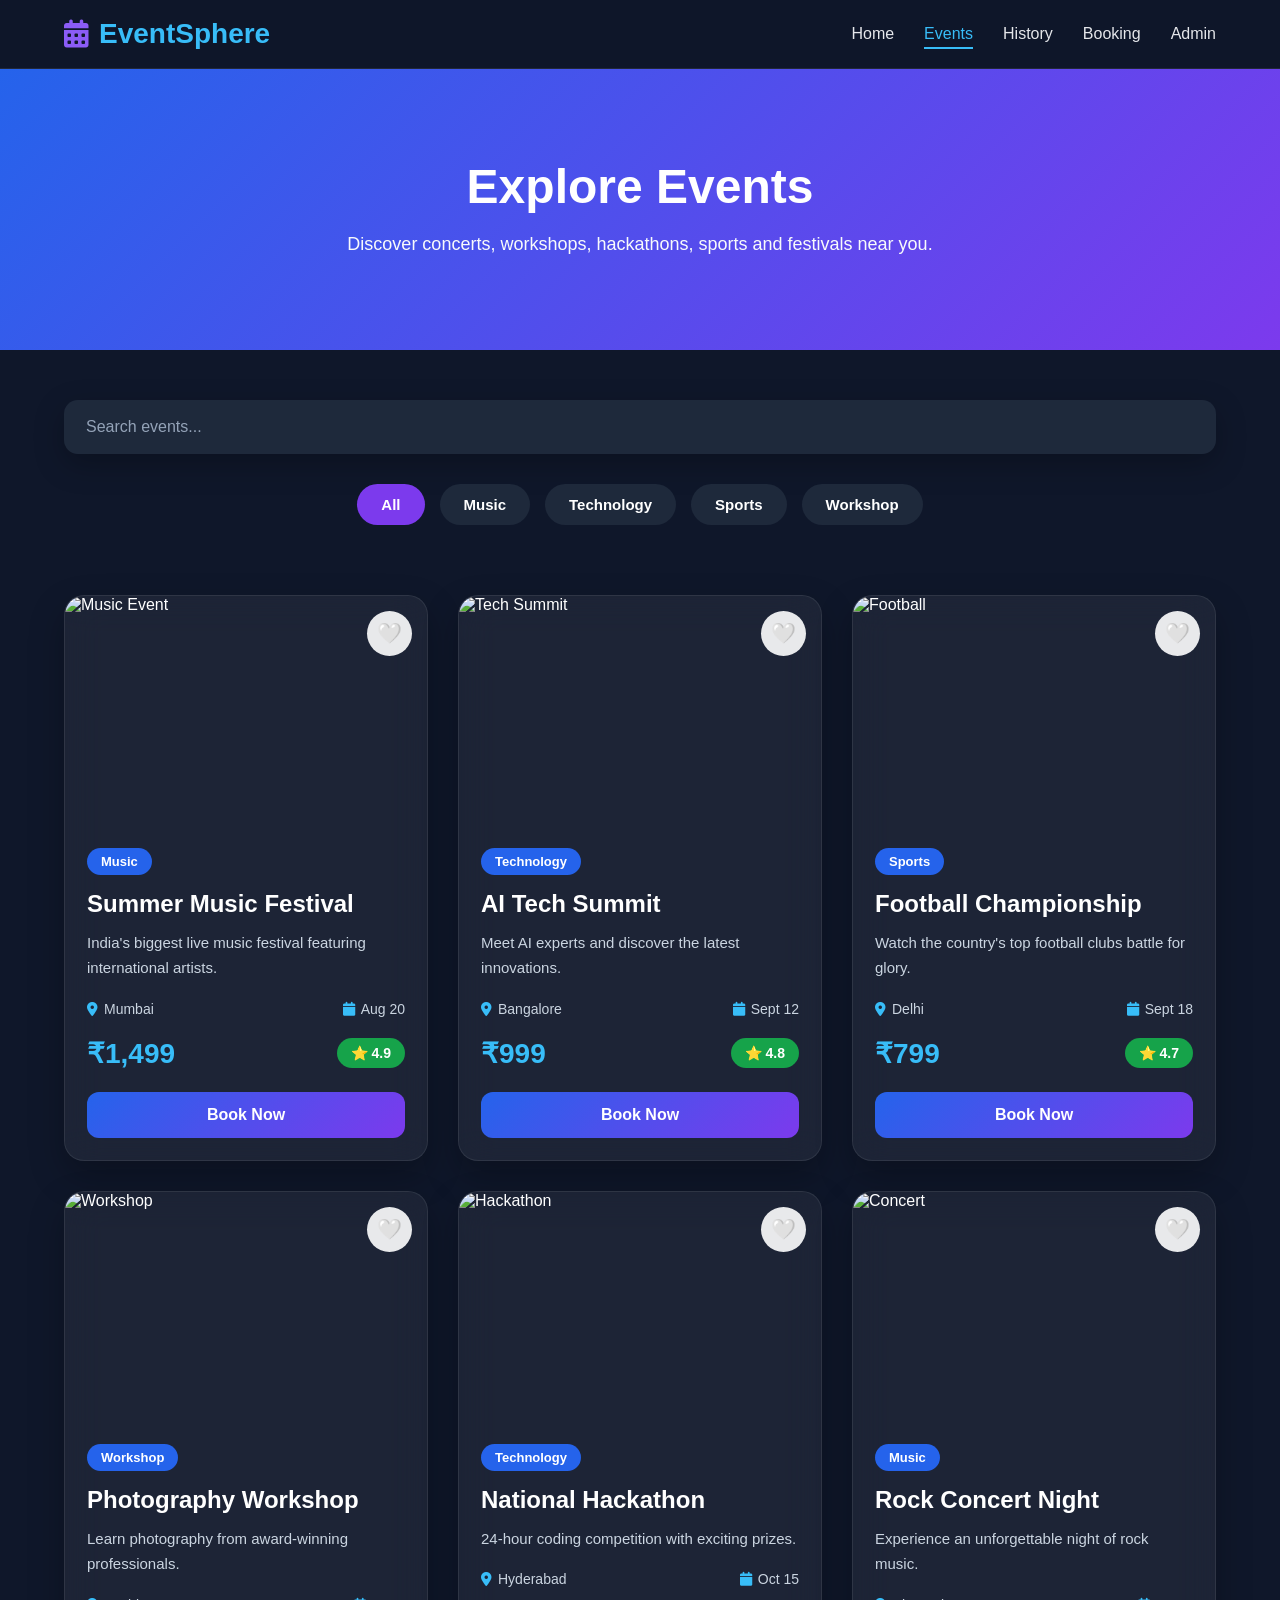
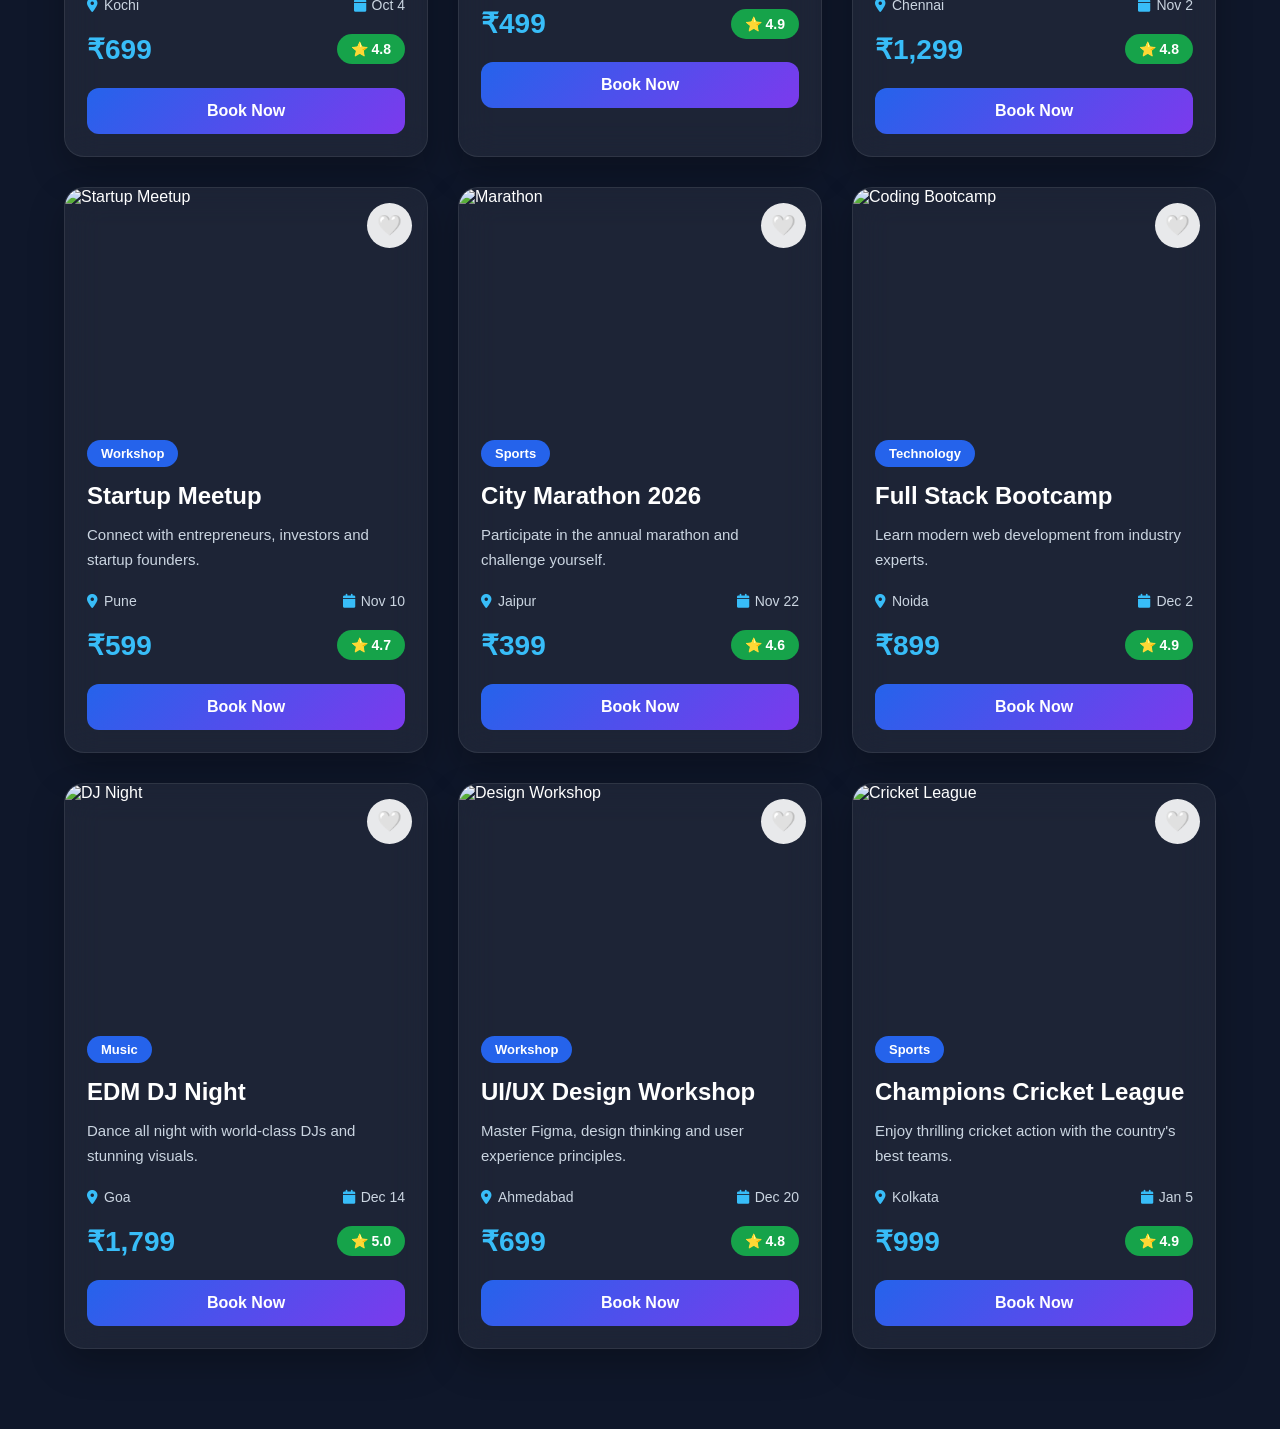
==== events.html @ fb4a0201 "feat: initial EventSphere v1.0.0 release" ====
<!DOCTYPE html>
<html lang="en">

<head>

    <meta charset="UTF-8">

    <meta name="viewport"
          content="width=device-width, initial-scale=1.0">

    <title>Events | EventSphere</title>

    <link rel="stylesheet"
          href="assets/css/pages.css">

    <link rel="stylesheet"
          href="https://cdnjs.cloudflare.com/ajax/libs/font-awesome/6.6.0/css/all.min.css">

</head>

<body>

<header class="header">

    <div class="container">

        <a href="index.html" class="logo">

            <i class="fa-solid fa-calendar-days"></i>

            EventSphere

        </a>

        <nav>

            <a href="index.html">Home</a>

            <a href="events.html" class="active">Events</a>

            <a href="history.html">History</a>

            <a href="booking.html">Booking</a>

            <a href="admin.html">Admin</a>

        </nav>

    </div>

</header>

<section class="page-banner">

    <h1>

        Explore Events

    </h1>

    <p>

        Discover concerts, workshops, hackathons,
        sports and festivals near you.

    </p>

</section>

<section class="search-section">

    <div class="container">

        <input
            type="text"
            id="searchInput"
            placeholder="Search events...">

        <div class="filters">

            <button class="filter active"
                    data-category="all">

                All

            </button>

            <button class="filter"
                    data-category="music">

                Music

            </button>

            <button class="filter"
                    data-category="technology">

                Technology

            </button>

            <button class="filter"
                    data-category="sports">

                Sports

            </button>

            <button class="filter"
                    data-category="workshop">

                Workshop

            </button>

        </div>

    </div>

</section>

<section class="events">

<div class="container">

<div class="event-grid">
    <!-- EVENT 1 -->

<div class="event-card" data-category="music">

    <img src="assets/images/events/event1.png" alt="Music Event">

    <div class="event-content">

        <span class="category">Music</span>

        <h3>Summer Music Festival</h3>

        <p>
            India's biggest live music festival featuring
            international artists.
        </p>

        <div class="event-details">

            <span><i class="fa-solid fa-location-dot"></i> Mumbai</span>

            <span><i class="fa-solid fa-calendar"></i> Aug 20</span>

        </div>

        <div class="price-rating">

            <h4>₹1,499</h4>

            <span>⭐ 4.9</span>

        </div>

        <button class="book-btn">
            Book Now
        </button>

    </div>

</div>

<!-- EVENT 2 -->

<div class="event-card" data-category="technology">

    <img src="assets/images/events/event2.png" alt="Tech Summit">

    <div class="event-content">

        <span class="category">Technology</span>

        <h3>AI Tech Summit</h3>

        <p>
            Meet AI experts and discover the latest innovations.
        </p>

        <div class="event-details">

            <span><i class="fa-solid fa-location-dot"></i> Bangalore</span>

            <span><i class="fa-solid fa-calendar"></i> Sept 12</span>

        </div>

        <div class="price-rating">

            <h4>₹999</h4>

            <span>⭐ 4.8</span>

        </div>

        <button class="book-btn">
            Book Now
        </button>

    </div>

</div>

<!-- EVENT 3 -->

<div class="event-card" data-category="sports">

    <img src="assets/images/events/event3.png" alt="Football">

    <div class="event-content">

        <span class="category">Sports</span>

        <h3>Football Championship</h3>

        <p>
            Watch the country's top football clubs battle for glory.
        </p>

        <div class="event-details">

            <span><i class="fa-solid fa-location-dot"></i> Delhi</span>

            <span><i class="fa-solid fa-calendar"></i> Sept 18</span>

        </div>

        <div class="price-rating">

            <h4>₹799</h4>

            <span>⭐ 4.7</span>

        </div>

        <button class="book-btn">
            Book Now
        </button>

    </div>

</div>

<!-- EVENT 4 -->

<div class="event-card" data-category="workshop">

    <img src="assets/images/events/event4.png" alt="Workshop">

    <div class="event-content">

        <span class="category">Workshop</span>

        <h3>Photography Workshop</h3>

        <p>
            Learn photography from award-winning professionals.
        </p>

        <div class="event-details">

            <span><i class="fa-solid fa-location-dot"></i> Kochi</span>

            <span><i class="fa-solid fa-calendar"></i> Oct 4</span>

        </div>

        <div class="price-rating">

            <h4>₹699</h4>

            <span>⭐ 4.8</span>

        </div>

        <button class="book-btn">
            Book Now
        </button>

    </div>

</div>

<!-- EVENT 5 -->

<div class="event-card" data-category="technology">

    <img src="assets/images/events/event5.png" alt="Hackathon">

    <div class="event-content">

        <span class="category">Technology</span>

        <h3>National Hackathon</h3>

        <p>
            24-hour coding competition with exciting prizes.
        </p>

        <div class="event-details">

            <span><i class="fa-solid fa-location-dot"></i> Hyderabad</span>

            <span><i class="fa-solid fa-calendar"></i> Oct 15</span>

        </div>

        <div class="price-rating">

            <h4>₹499</h4>

            <span>⭐ 4.9</span>

        </div>

        <button class="book-btn">
            Book Now
        </button>

    </div>

</div>

<!-- EVENT 6 -->

<div class="event-card" data-category="music">

    <img src="assets/images/events/event6.png" alt="Concert">

    <div class="event-content">

        <span class="category">Music</span>

        <h3>Rock Concert Night</h3>

        <p>
            Experience an unforgettable night of rock music.
        </p>

        <div class="event-details">

            <span><i class="fa-solid fa-location-dot"></i> Chennai</span>

            <span><i class="fa-solid fa-calendar"></i> Nov 2</span>

        </div>

        <div class="price-rating">

            <h4>₹1,299</h4>

            <span>⭐ 4.8</span>

        </div>

        <button class="book-btn">
            Book Now
        </button>

    </div>

</div>
<!-- EVENT 7 -->

<div class="event-card" data-category="workshop">

    <img src="assets/images/events/event7.png" alt="Startup Meetup">

    <div class="event-content">

        <span class="category">Workshop</span>

        <h3>Startup Meetup</h3>

        <p>
            Connect with entrepreneurs, investors and startup founders.
        </p>

        <div class="event-details">

            <span><i class="fa-solid fa-location-dot"></i> Pune</span>

            <span><i class="fa-solid fa-calendar"></i> Nov 10</span>

        </div>

        <div class="price-rating">

            <h4>₹599</h4>

            <span>⭐ 4.7</span>

        </div>

        <button class="book-btn">
            Book Now
        </button>

    </div>

</div>

<!-- EVENT 8 -->

<div class="event-card" data-category="sports">

    <img src="assets/images/events/event8.png" alt="Marathon">

    <div class="event-content">

        <span class="category">Sports</span>

        <h3>City Marathon 2026</h3>

        <p>
            Participate in the annual marathon and challenge yourself.
        </p>

        <div class="event-details">

            <span><i class="fa-solid fa-location-dot"></i> Jaipur</span>

            <span><i class="fa-solid fa-calendar"></i> Nov 22</span>

        </div>

        <div class="price-rating">

            <h4>₹399</h4>

            <span>⭐ 4.6</span>

        </div>

        <button class="book-btn">
            Book Now
        </button>

    </div>

</div>

<!-- EVENT 9 -->

<div class="event-card" data-category="technology">

    <img src="assets/images/events/event9.png" alt="Coding Bootcamp">

    <div class="event-content">

        <span class="category">Technology</span>

        <h3>Full Stack Bootcamp</h3>

        <p>
            Learn modern web development from industry experts.
        </p>

        <div class="event-details">

            <span><i class="fa-solid fa-location-dot"></i> Noida</span>

            <span><i class="fa-solid fa-calendar"></i> Dec 2</span>

        </div>

        <div class="price-rating">

            <h4>₹899</h4>

            <span>⭐ 4.9</span>

        </div>

        <button class="book-btn">
            Book Now
        </button>

    </div>

</div>

<!-- EVENT 10 -->

<div class="event-card" data-category="music">

    <img src="assets/images/events/event10.png" alt="DJ Night">

    <div class="event-content">

        <span class="category">Music</span>

        <h3>EDM DJ Night</h3>

        <p>
            Dance all night with world-class DJs and stunning visuals.
        </p>

        <div class="event-details">

            <span><i class="fa-solid fa-location-dot"></i> Goa</span>

            <span><i class="fa-solid fa-calendar"></i> Dec 14</span>

        </div>

        <div class="price-rating">

            <h4>₹1,799</h4>

            <span>⭐ 5.0</span>

        </div>

        <button class="book-btn">
            Book Now
        </button>

    </div>

</div>

<!-- EVENT 11 -->

<div class="event-card" data-category="workshop">

    <img src="assets/images/events/event11.png" alt="Design Workshop">

    <div class="event-content">

        <span class="category">Workshop</span>

        <h3>UI/UX Design Workshop</h3>

        <p>
            Master Figma, design thinking and user experience principles.
        </p>

        <div class="event-details">

            <span><i class="fa-solid fa-location-dot"></i> Ahmedabad</span>

            <span><i class="fa-solid fa-calendar"></i> Dec 20</span>

        </div>

        <div class="price-rating">

            <h4>₹699</h4>

            <span>⭐ 4.8</span>

        </div>

        <button class="book-btn">
            Book Now
        </button>

    </div>

</div>

<!-- EVENT 12 -->

<div class="event-card" data-category="sports">

    <img src="assets/images/events/event12.png" alt="Cricket League">

    <div class="event-content">

        <span class="category">Sports</span>

        <h3>Champions Cricket League</h3>

        <p>
            Enjoy thrilling cricket action with the country's best teams.
        </p>

        <div class="event-details">

            <span><i class="fa-solid fa-location-dot"></i> Kolkata</span>

            <span><i class="fa-solid fa-calendar"></i> Jan 5</span>

        </div>

        <div class="price-rating">

            <h4>₹999</h4>

            <span>⭐ 4.9</span>

        </div>

        <button class="book-btn">
            Book Now
        </button>

    </div>

</div>

</div>

</div>

</section>

<script src="assets/js/pages.js"></script>

</body>

</html>
---- assets/css/pages.css ----
*{

margin:0;

padding:0;

box-sizing:border-box;

font-family:'Poppins',sans-serif;

}

body{

background:#0f172a;

color:#fff;

}

a{

text-decoration:none;

color:inherit;

}

img{

width:100%;

display:block;

}

.container{

width:90%;

max-width:1200px;

margin:auto;

}

/*==========================
HEADER
==========================*/

.header{

position:sticky;

top:0;

width:100%;

background:rgba(15,23,42,.9);

backdrop-filter:blur(18px);

z-index:1000;

border-bottom:1px solid rgba(255,255,255,.08);

}

.header .container{

display:flex;

justify-content:space-between;

align-items:center;

padding:18px 0;

}

.logo{

font-size:28px;

font-weight:700;

color:#38bdf8;

display:flex;

align-items:center;

gap:10px;

}

.logo i{

color:#8b5cf6;

}

nav{

display:flex;

gap:30px;

}

nav a{

color:#e5e7eb;

font-weight:500;

transition:.3s;

position:relative;

}

nav a:hover,

nav a.active{

color:#38bdf8;

}

nav a::after{

content:"";

position:absolute;

left:0;

bottom:-6px;

width:0;

height:2px;

background:#38bdf8;

transition:.3s;

}

nav a:hover::after,

nav a.active::after{

width:100%;

}

/*==========================
PAGE BANNER
==========================*/

.page-banner{

padding:90px 20px;

text-align:center;

background:linear-gradient(135deg,#2563eb,#7c3aed);

}

.page-banner h1{

font-size:48px;

margin-bottom:15px;

font-weight:700;

}

.page-banner p{

max-width:700px;

margin:auto;

font-size:18px;

color:#f8fafc;

line-height:1.7;

}

/*==========================
SEARCH
==========================*/

.search-section{

padding:50px 0;

}

#searchInput{

width:100%;

padding:18px 22px;

border:none;

outline:none;

border-radius:14px;

font-size:16px;

background:#1e293b;

color:#fff;

box-shadow:0 10px 30px rgba(0,0,0,.25);

margin-bottom:30px;

}

#searchInput::placeholder{

color:#94a3b8;

}

/*==========================
FILTERS
==========================*/

.filters{

display:flex;

justify-content:center;

flex-wrap:wrap;

gap:15px;

}

.filter{

padding:12px 24px;

border:none;

border-radius:30px;

cursor:pointer;

background:#1e293b;

color:#fff;

font-size:15px;

transition:.3s;

}

.filter:hover{

background:#2563eb;

transform:translateY(-3px);

}

.filter.active{

background:#7c3aed;

}
/*==========================
EVENTS
==========================*/

.events{

padding:20px 0 80px;

}

.event-grid{

display:grid;

grid-template-columns:repeat(auto-fit,minmax(320px,1fr));

gap:30px;

}

/*==========================
EVENT CARD
==========================*/

.event-card{

background:rgba(255,255,255,.06);

border:1px solid rgba(255,255,255,.08);

border-radius:20px;

overflow:hidden;

backdrop-filter:blur(18px);

transition:.4s;

box-shadow:0 15px 35px rgba(0,0,0,.25);

}

.event-card:hover{

transform:translateY(-12px);

box-shadow:0 25px 45px rgba(37,99,235,.35);

}

/*==========================
EVENT IMAGE
==========================*/

.event-card img{

height:230px;

object-fit:cover;

transition:.5s;

}

.event-card:hover img{

transform:scale(1.08);

}

/*==========================
CONTENT
==========================*/

.event-content{

padding:22px;

}

.category{

display:inline-block;

padding:6px 14px;

background:#2563eb;

border-radius:30px;

font-size:13px;

font-weight:600;

margin-bottom:15px;

}

.event-content h3{

font-size:24px;

margin-bottom:12px;

}

.event-content p{

color:#cbd5e1;

line-height:1.7;

font-size:15px;

margin-bottom:20px;

}

/*==========================
DETAILS
==========================*/

.event-details{

display:flex;

justify-content:space-between;

flex-wrap:wrap;

gap:12px;

margin-bottom:20px;

font-size:14px;

color:#cbd5e1;

}

.event-details span{

display:flex;

align-items:center;

gap:6px;

}

.event-details i{

color:#38bdf8;

}

/*==========================
PRICE & RATING
==========================*/

.price-rating{

display:flex;

justify-content:space-between;

align-items:center;

margin-bottom:22px;

}

.price-rating h4{

font-size:28px;

color:#38bdf8;

}

.price-rating span{

background:#16a34a;

padding:7px 14px;

border-radius:30px;

font-size:14px;

font-weight:600;

}/*==========================
BOOK BUTTON
==========================*/

.book-btn{

width:100%;

padding:14px;

border:none;

border-radius:12px;

background:linear-gradient(135deg,#2563eb,#7c3aed);

color:#fff;

font-size:16px;

font-weight:600;

cursor:pointer;

transition:.35s;

}

.book-btn:hover{

transform:translateY(-3px);

box-shadow:0 12px 25px rgba(37,99,235,.45);

}

/*==========================
CARD BORDER EFFECT
==========================*/

.event-card{

position:relative;

overflow:hidden;

}

.event-card::before{

content:"";

position:absolute;

top:0;

left:-100%;

width:100%;

height:100%;

background:linear-gradient(

120deg,

transparent,

rgba(255,255,255,.15),

transparent

);

transition:.8s;

pointer-events:none;

}

.event-card:hover::before{

left:100%;

}

/*==========================
SMOOTH TRANSITIONS
==========================*/

button,
input,
.event-card,
img,
span,
a{

transition:.3s ease;

}

/*==========================
CUSTOM SCROLLBAR
==========================*/

::-webkit-scrollbar{

width:10px;

}

::-webkit-scrollbar-track{

background:#0f172a;

}

::-webkit-scrollbar-thumb{

background:#2563eb;

border-radius:20px;

}

::-webkit-scrollbar-thumb:hover{

background:#7c3aed;

}

/*==========================
TEXT SELECTION
==========================*/

::selection{

background:#7c3aed;

color:#fff;

}

/*==========================
FADE ANIMATION
==========================*/

@keyframes fadeUp{

from{

opacity:0;

transform:translateY(40px);

}

to{

opacity:1;

transform:translateY(0);

}

}

.event-card{

animation:fadeUp .8s ease;

}

/*==========================
SEARCH FOCUS
==========================*/

#searchInput:focus{

border:2px solid #38bdf8;

box-shadow:0 0 20px rgba(56,189,248,.35);

}

/*==========================
FILTER BUTTON EFFECT
==========================*/

.filter{

font-weight:600;

}

.filter:hover{

letter-spacing:.4px;

}

/*==========================
PRICE HOVER
==========================*/

.price-rating h4{

transition:.3s;

}

.event-card:hover .price-rating h4{

color:#60a5fa;

}

/*==========================
CATEGORY BADGE
==========================*/

.category{

transition:.3s;

}

.event-card:hover .category{

background:#7c3aed;

}

/*==========================
IMAGE OVERLAY
==========================*/

.event-card img{

position:relative;

}

.event-card:hover img{

filter:brightness(.9);

}/*==================================
RESPONSIVE DESIGN
==================================*/

@media(max-width:992px){

.header .container{

flex-direction:column;

gap:20px;

}

nav{

flex-wrap:wrap;

justify-content:center;

gap:18px;

}

.page-banner{

padding:70px 20px;

}

.page-banner h1{

font-size:40px;

}

.event-grid{

grid-template-columns:repeat(auto-fit,minmax(280px,1fr));

}

}

/*==============================*/

@media(max-width:768px){

.container{

width:92%;

}

.page-banner{

padding:60px 15px;

}

.page-banner h1{

font-size:34px;

}

.page-banner p{

font-size:16px;

}

.filters{

gap:10px;

}

.filter{

padding:10px 18px;

font-size:14px;

}

.event-content{

padding:18px;

}

.event-content h3{

font-size:21px;

}

.price-rating h4{

font-size:24px;

}

.book-btn{

padding:13px;

font-size:15px;

}

}

/*==============================*/

@media(max-width:576px){

.header .container{

padding:15px 0;

}

.logo{

font-size:24px;

}

nav{

gap:12px;

}

nav a{

font-size:14px;

}

.page-banner{

padding:50px 15px;

}

.page-banner h1{

font-size:28px;

}

.page-banner p{

font-size:15px;

line-height:1.6;

}

#searchInput{

padding:15px;

font-size:15px;

}

.filter{

width:100%;

}

.event-grid{

grid-template-columns:1fr;

}

.event-card img{

height:210px;

}

.event-details{

flex-direction:column;

align-items:flex-start;

}

.price-rating{

flex-direction:column;

align-items:flex-start;

gap:12px;

}

.book-btn{

margin-top:10px;

}

}

/*==============================*/

@media(max-width:400px){

.page-banner h1{

font-size:24px;

}

.logo{

font-size:22px;

}

.event-content h3{

font-size:19px;

}

.category{

font-size:12px;

}

.price-rating h4{

font-size:22px;

}

}
/*==================================
FAVORITE BUTTON
==================================*/

.favorite-btn{

position:absolute;

top:15px;

right:15px;

width:45px;

height:45px;

border:none;

border-radius:50%;

background:rgba(255,255,255,.9);

font-size:20px;

cursor:pointer;

transition:.3s;

display:flex;

align-items:center;

justify-content:center;

}

.favorite-btn:hover{

transform:scale(1.1);

}

.favorite-btn.active{

background:#ff4d6d;

color:#fff;

}
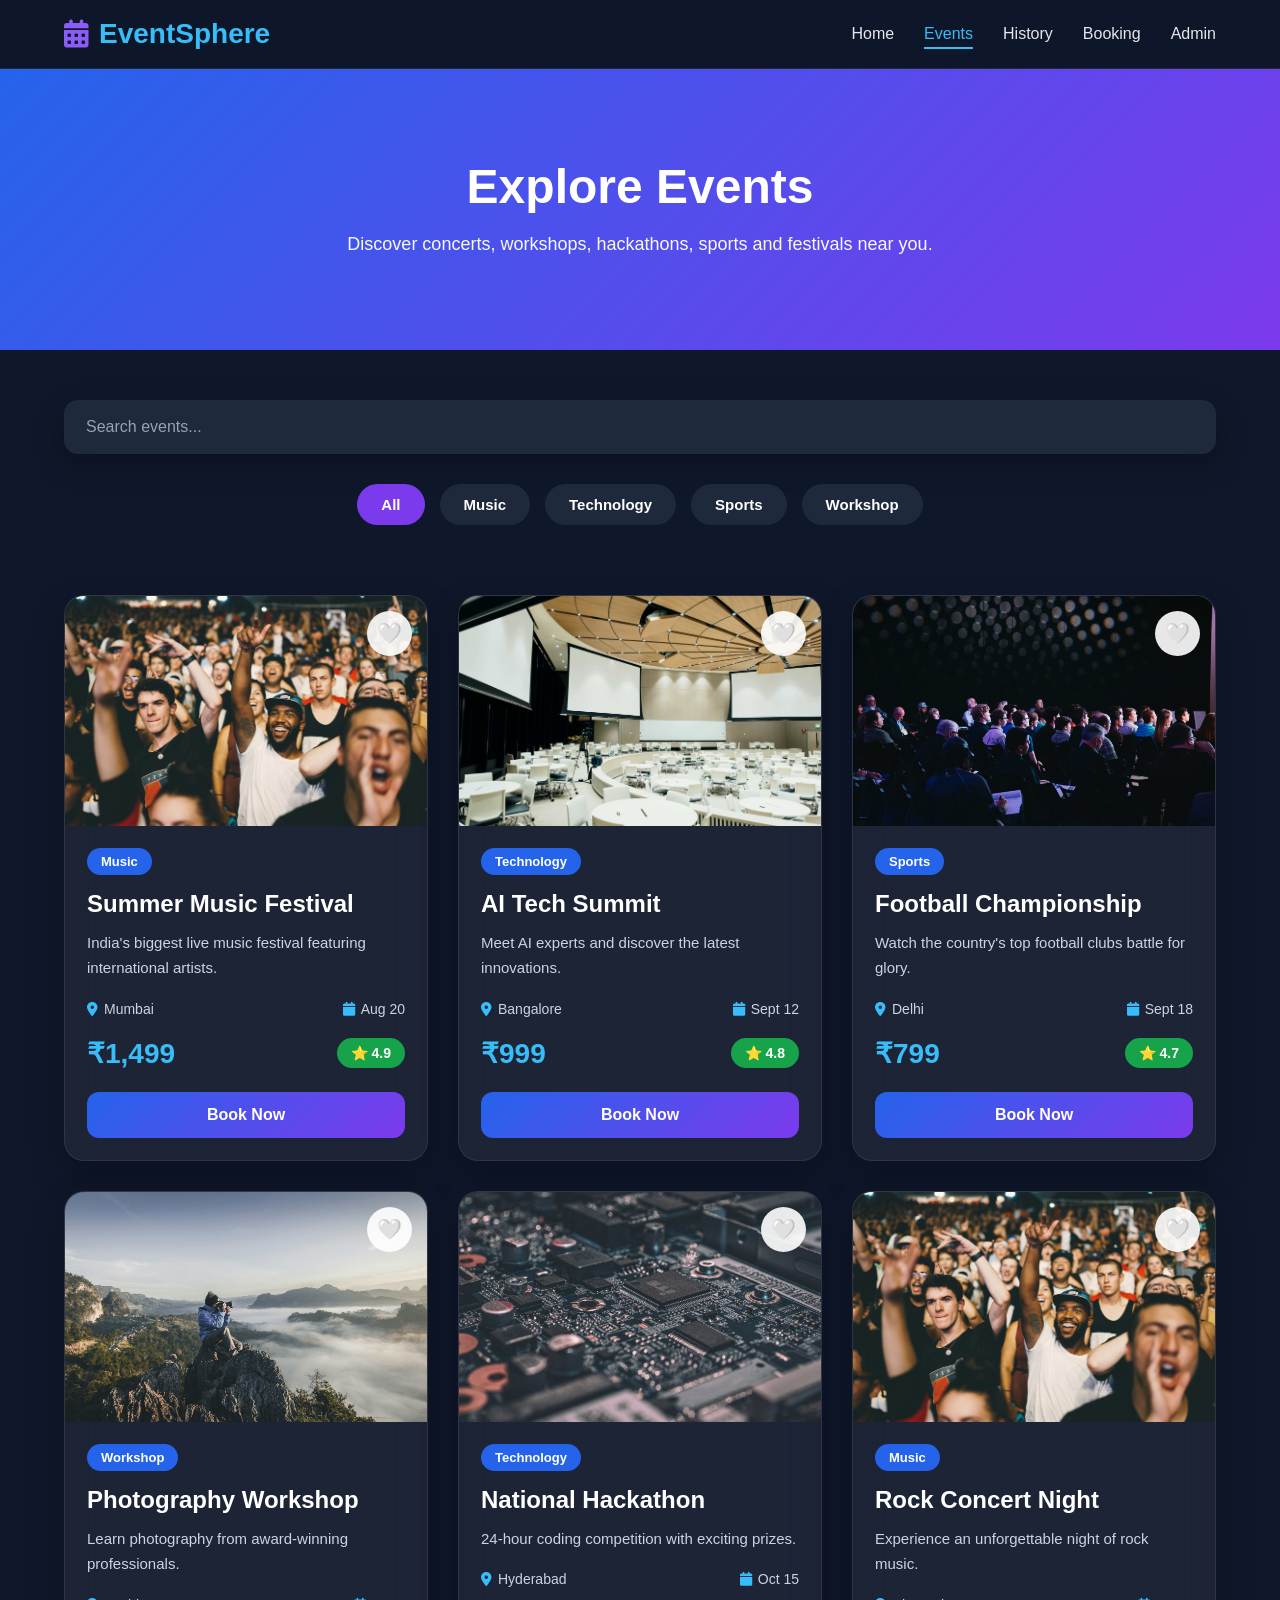
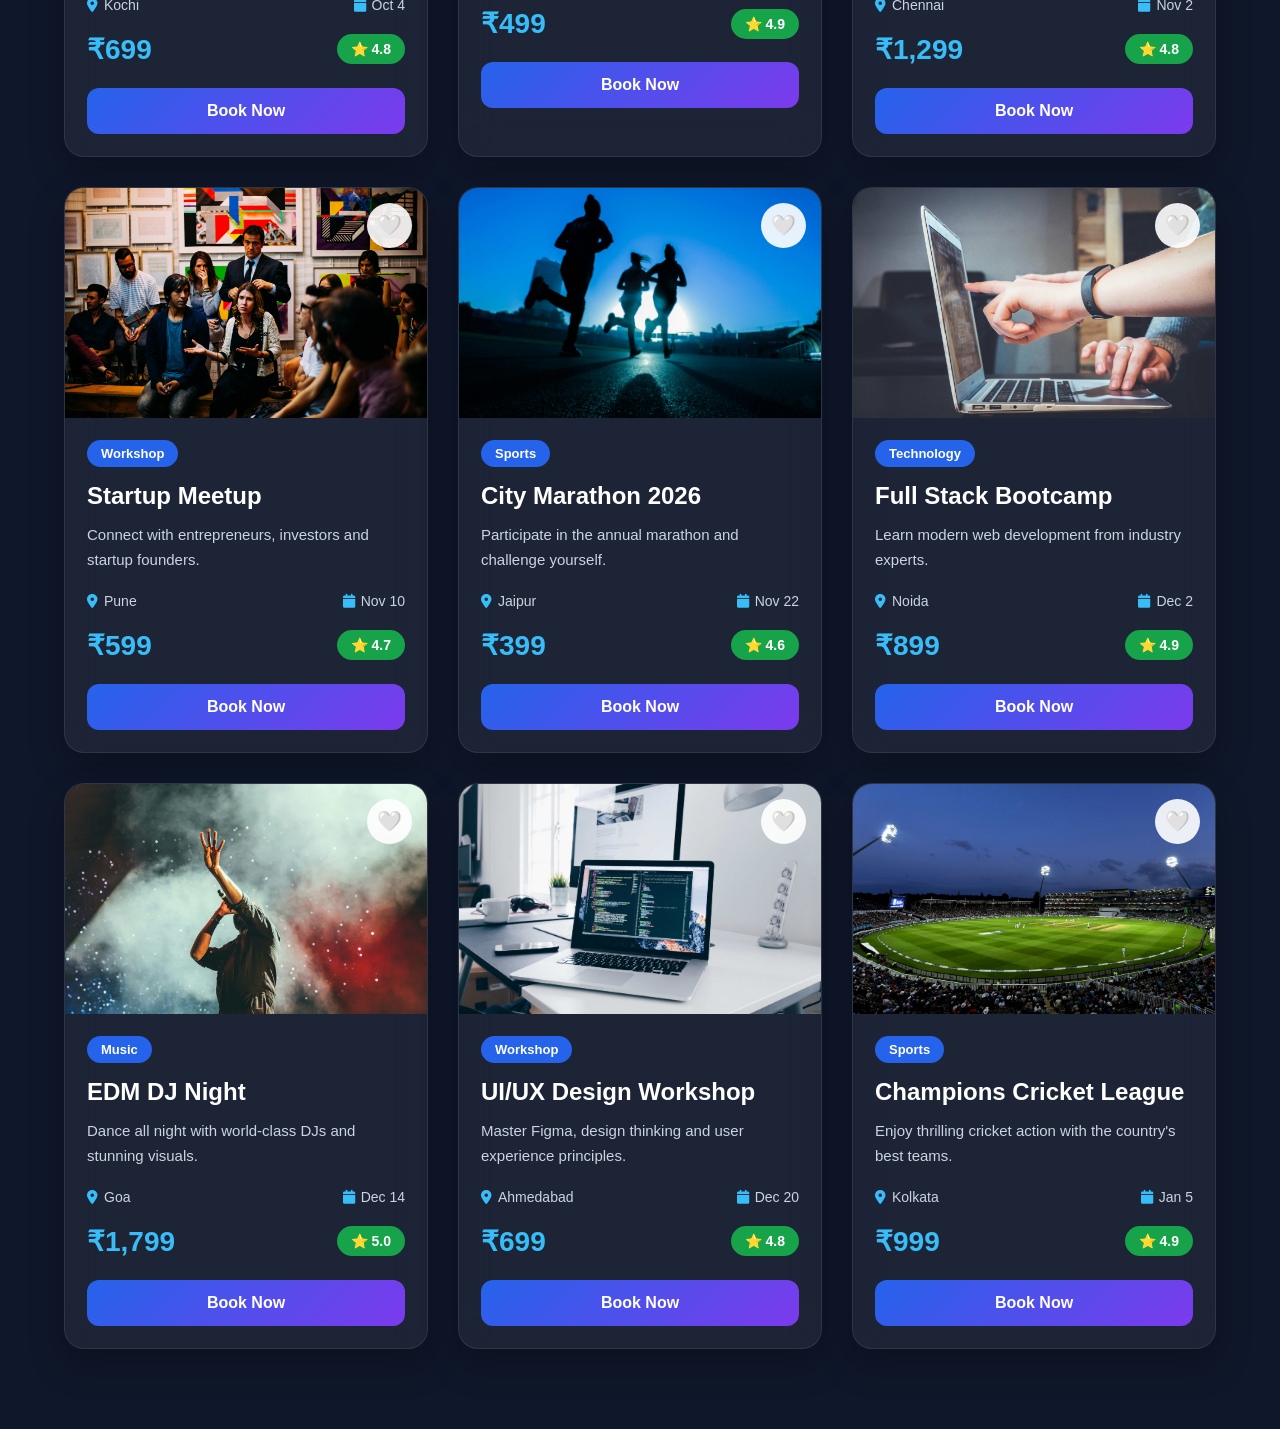
==== commit 276fab3f: "perf: optimize event images for faster loading" ====
--- a/events.html
+++ b/events.html
@@ -128,7 +128,7 @@
 
 <div class="event-card" data-category="music">
 
-    <img src="assets/images/events/event1.png" alt="Music Event">
+    <img src="assets/images/events/compressed-event1.jpg" alt="Music Event">
 
     <div class="event-content">
 
@@ -169,7 +169,7 @@
 
 <div class="event-card" data-category="technology">
 
-    <img src="assets/images/events/event2.png" alt="Tech Summit">
+    <img src="assets/images/events/compressed-event2.jpg" alt="Tech Summit">
 
     <div class="event-content">
 
@@ -209,7 +209,7 @@
 
 <div class="event-card" data-category="sports">
 
-    <img src="assets/images/events/event3.png" alt="Football">
+    <img src="assets/images/events/compressed-event3.jpg" alt="Football">
 
     <div class="event-content">
 
@@ -249,7 +249,7 @@
 
 <div class="event-card" data-category="workshop">
 
-    <img src="assets/images/events/event4.png" alt="Workshop">
+    <img src="assets/images/events/compressed-event4.jpg" alt="Workshop">
 
     <div class="event-content">
 
@@ -289,7 +289,7 @@
 
 <div class="event-card" data-category="technology">
 
-    <img src="assets/images/events/event5.png" alt="Hackathon">
+    <img src="assets/images/events/compressed-event5.jpg" alt="Hackathon">
 
     <div class="event-content">
 
@@ -329,7 +329,7 @@
 
 <div class="event-card" data-category="music">
 
-    <img src="assets/images/events/event6.png" alt="Concert">
+    <img src="assets/images/events/compressed-event6.jpg" alt="Concert">
 
     <div class="event-content">
 
@@ -368,7 +368,7 @@
 
 <div class="event-card" data-category="workshop">
 
-    <img src="assets/images/events/event7.png" alt="Startup Meetup">
+    <img src="assets/images/events/compressed-event7.jpg" alt="Startup Meetup">
 
     <div class="event-content">
 
@@ -408,7 +408,7 @@
 
 <div class="event-card" data-category="sports">
 
-    <img src="assets/images/events/event8.png" alt="Marathon">
+    <img src="assets/images/events/compressed-event8.jpg" alt="Marathon">
 
     <div class="event-content">
 
@@ -448,7 +448,7 @@
 
 <div class="event-card" data-category="technology">
 
-    <img src="assets/images/events/event9.png" alt="Coding Bootcamp">
+    <img src="assets/images/events/compressed-event9.jpg" alt="Coding Bootcamp">
 
     <div class="event-content">
 
@@ -488,7 +488,7 @@
 
 <div class="event-card" data-category="music">
 
-    <img src="assets/images/events/event10.png" alt="DJ Night">
+    <img src="assets/images/events/compressed-event10.jpg" alt="DJ Night">
 
     <div class="event-content">
 
@@ -528,7 +528,7 @@
 
 <div class="event-card" data-category="workshop">
 
-    <img src="assets/images/events/event11.png" alt="Design Workshop">
+    <img src="assets/images/events/compressed-event11.jpg" alt="Design Workshop">
 
     <div class="event-content">
 
@@ -568,7 +568,7 @@
 
 <div class="event-card" data-category="sports">
 
-    <img src="assets/images/events/event12.png" alt="Cricket League">
+    <img src="assets/images/events/compressed-event12.jpg" alt="Cricket League">
 
     <div class="event-content">
 
